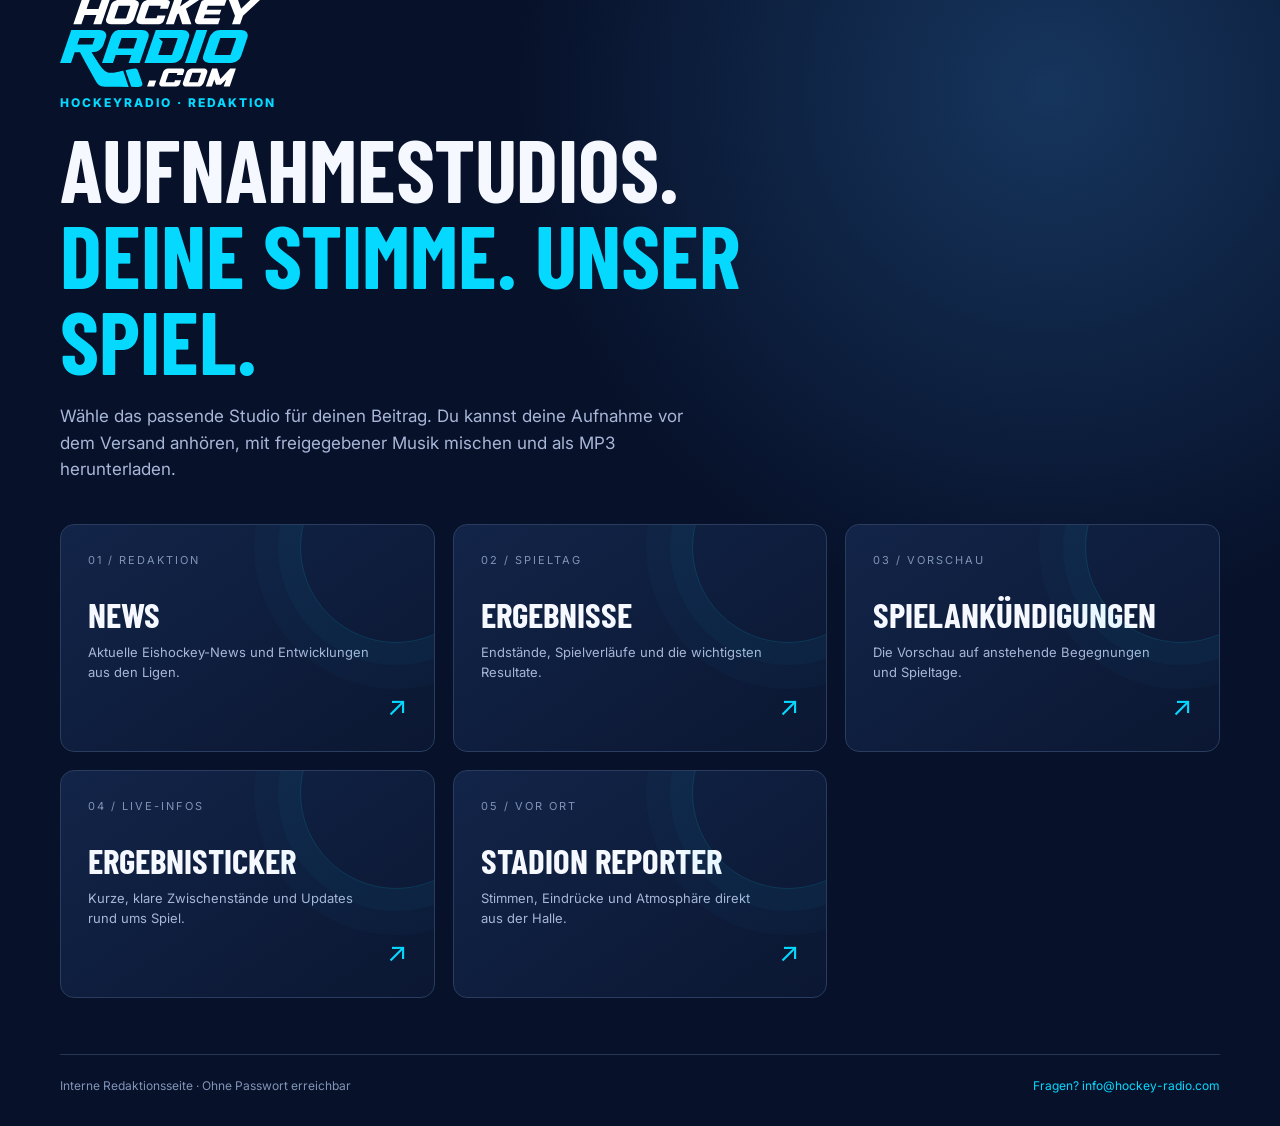
==== aufnahmestudios.html @ 51533cb0 "Add HockeyRadio recording studios" ====
<!doctype html>
<html lang="de">
<head>
  <meta charset="utf-8"><meta name="viewport" content="width=device-width, initial-scale=1">
  <meta name="robots" content="noindex,nofollow,noarchive"><meta name="theme-color" content="#07112a">
  <title>Aufnahmestudios · HockeyRadio</title><meta name="description" content="Wähle das passende HockeyRadio-Aufnahmestudio für News, Ergebnisse, Spielankündigungen, Ergebnisticker oder Stadionreportagen.">
  <link rel="icon" href="/favicon.svg" type="image/svg+xml">
  <link rel="preconnect" href="https://fonts.googleapis.com"><link rel="preconnect" href="https://fonts.gstatic.com" crossorigin>
  <link href="https://fonts.googleapis.com/css2?family=Barlow+Condensed:wght@600;700;800&family=Inter:wght@400;500;600;700;800&display=swap" rel="stylesheet">
  <style>
    :root{--bg:#07112a;--panel:#0e1c3f;--cyan:#05d9ff;--text:#f5f8ff;--muted:#a8b6d8;--line:#293c5d}*{box-sizing:border-box}body{margin:0;background:radial-gradient(ellipse at 82% 8%,#16355d 0,transparent 36%),var(--bg);color:var(--text);font:16px/1.55 Inter,system-ui,sans-serif}.wrap{width:min(100% - 48px,1160px);margin:auto}.top{height:94px;display:flex;align-items:center}.top img{width:200px;height:auto}.eyebrow{font-size:12px;letter-spacing:2px;color:var(--cyan);font-weight:800;margin:0 0 12px;text-transform:uppercase}h1,h2,h3{font-family:"Barlow Condensed",Impact,sans-serif;line-height:.98;text-transform:uppercase}h1{font-size:clamp(52px,8vw,88px);margin:0;max-width:850px}h1 span{color:var(--cyan)}.lead{max-width:640px;color:var(--muted);font-size:17px;margin:20px 0 42px}.grid{display:grid;grid-template-columns:repeat(3,1fr);gap:18px;padding-bottom:56px}.card{min-height:228px;position:relative;overflow:hidden;padding:27px;border:1px solid #2a3d5f;border-radius:14px;background:linear-gradient(145deg,#122448,#0b1732);text-decoration:none;color:inherit;display:flex;flex-direction:column;transition:transform .18s,border-color .18s,background .18s}.card:before{content:"";position:absolute;right:-58px;top:-74px;width:190px;height:190px;border:1px solid #05d9ff29;border-radius:50%;box-shadow:0 0 0 22px #05d9ff08,0 0 0 46px #05d9ff06}.card:hover{transform:translateY(-4px);border-color:#05d9ff99;background:linear-gradient(145deg,#17315a,#0c1b3b)}.number{font-size:11px;color:#7f94b8;letter-spacing:2px}.card h2{font-size:35px;margin:28px 0 10px}.card p{font-size:13px;color:var(--muted);margin:0;max-width:290px}.arrow{position:absolute;bottom:24px;right:27px;color:var(--cyan);font-size:27px}.foot{border-top:1px solid #263755;padding:22px 0 30px;color:#8294b6;font-size:12px;display:flex;justify-content:space-between;gap:18px}.foot a{color:var(--cyan);text-decoration:none}@media(max-width:850px){.grid{grid-template-columns:repeat(2,1fr)}}@media(max-width:560px){.wrap{width:min(100% - 32px,1160px)}.top{height:76px}.top img{width:162px}.lead{font-size:15px;margin:17px 0 30px}.grid{grid-template-columns:1fr;gap:12px;padding-bottom:36px}.card{min-height:190px;padding:22px}.card h2{font-size:32px;margin:20px 0 8px}.arrow{bottom:17px;right:20px}.foot{flex-direction:column;gap:7px}}
  </style>
</head>
<body>
  <header class="top wrap"><a href="/" aria-label="HockeyRadio Startseite"><img src="/logo-1.svg" alt="HockeyRadio"></a></header>
  <main class="wrap">
    <p class="eyebrow">HOCKEYRADIO · REDAKTION</p>
    <h1>Aufnahmestudios.<br><span>Deine Stimme. Unser Spiel.</span></h1>
    <p class="lead">Wähle das passende Studio für deinen Beitrag. Du kannst deine Aufnahme vor dem Versand anhören, mit freigegebener Musik mischen und als MP3 herunterladen.</p>
    <nav class="grid" aria-label="Aufnahmestudio auswählen">
      <a class="card" href="/eishockeynews?studio=news"><span class="number">01 / REDAKTION</span><h2>News</h2><p>Aktuelle Eishockey-News und Entwicklungen aus den Ligen.</p><span class="arrow" aria-hidden="true">↗</span></a>
      <a class="card" href="/eishockeynews?studio=ergebnisse"><span class="number">02 / SPIELTAG</span><h2>Ergebnisse</h2><p>Endstände, Spielverläufe und die wichtigsten Resultate.</p><span class="arrow" aria-hidden="true">↗</span></a>
      <a class="card" href="/eishockeynews?studio=spielankuendigungen"><span class="number">03 / VORSCHAU</span><h2>Spielankündigungen</h2><p>Die Vorschau auf anstehende Begegnungen und Spieltage.</p><span class="arrow" aria-hidden="true">↗</span></a>
      <a class="card" href="/eishockeynews?studio=ergebnisticker"><span class="number">04 / LIVE-INFOS</span><h2>Ergebnisticker</h2><p>Kurze, klare Zwischenstände und Updates rund ums Spiel.</p><span class="arrow" aria-hidden="true">↗</span></a>
      <a class="card" href="/eishockeynews?studio=stadionreporter"><span class="number">05 / VOR ORT</span><h2>Stadion Reporter</h2><p>Stimmen, Eindrücke und Atmosphäre direkt aus der Halle.</p><span class="arrow" aria-hidden="true">↗</span></a>
    </nav>
    <footer class="foot"><span>Interne Redaktionsseite · Ohne Passwort erreichbar</span><a href="mailto:info@hockey-radio.com">Fragen? info@hockey-radio.com</a></footer>
  </main>
</body>
</html>
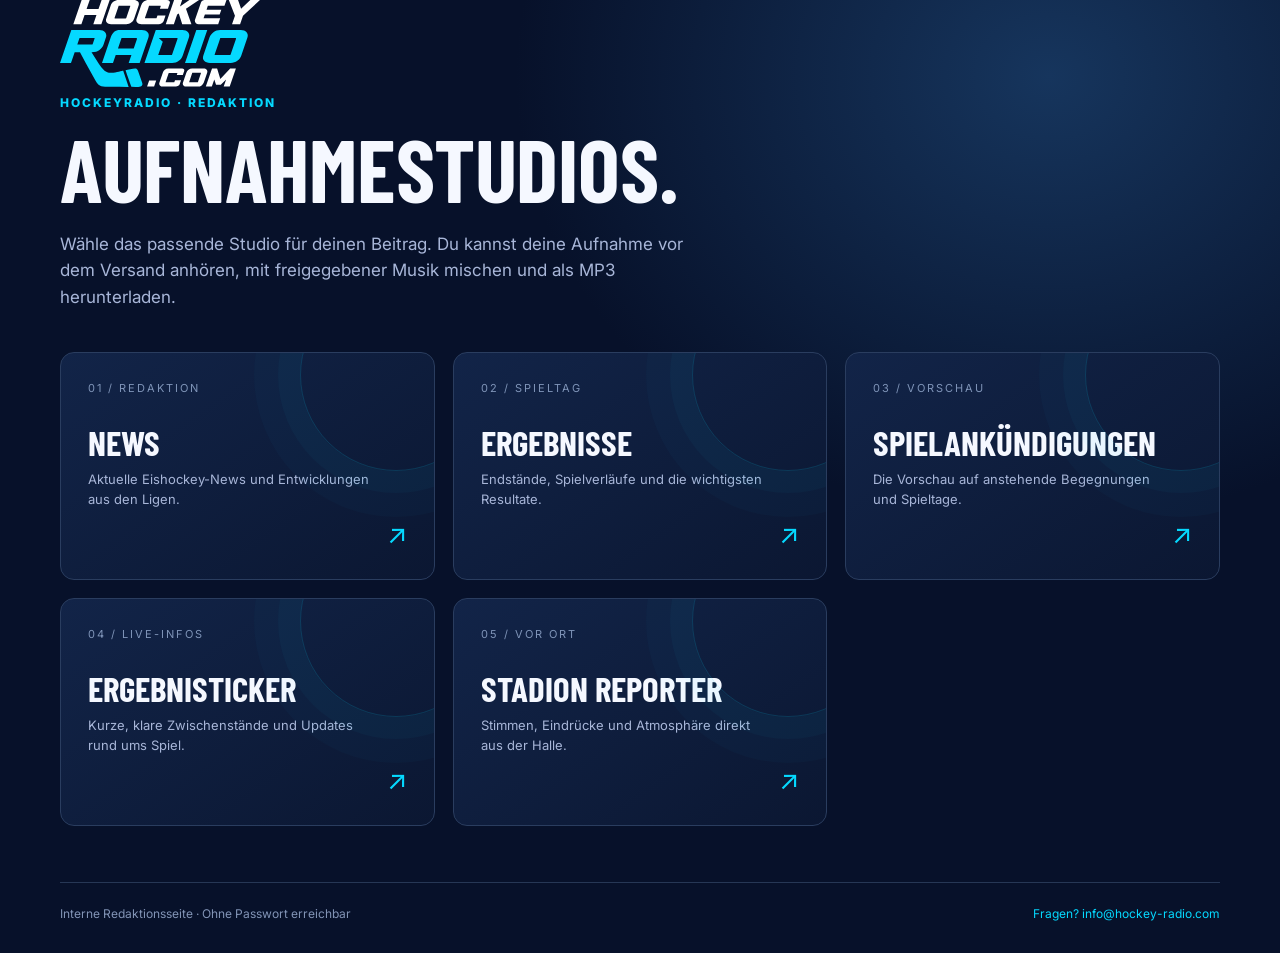
==== commit c5e3adee: "Remove studio subtitle from overview" ====
--- a/aufnahmestudios.html
+++ b/aufnahmestudios.html
@@ -15,7 +15,7 @@
   <header class="top wrap"><a href="/" aria-label="HockeyRadio Startseite"><img src="/logo-1.svg" alt="HockeyRadio"></a></header>
   <main class="wrap">
     <p class="eyebrow">HOCKEYRADIO · REDAKTION</p>
-    <h1>Aufnahmestudios.<br><span>Deine Stimme. Unser Spiel.</span></h1>
+    <h1>Aufnahmestudios.</h1>
     <p class="lead">Wähle das passende Studio für deinen Beitrag. Du kannst deine Aufnahme vor dem Versand anhören, mit freigegebener Musik mischen und als MP3 herunterladen.</p>
     <nav class="grid" aria-label="Aufnahmestudio auswählen">
       <a class="card" href="/eishockeynews?studio=news"><span class="number">01 / REDAKTION</span><h2>News</h2><p>Aktuelle Eishockey-News und Entwicklungen aus den Ligen.</p><span class="arrow" aria-hidden="true">↗</span></a>
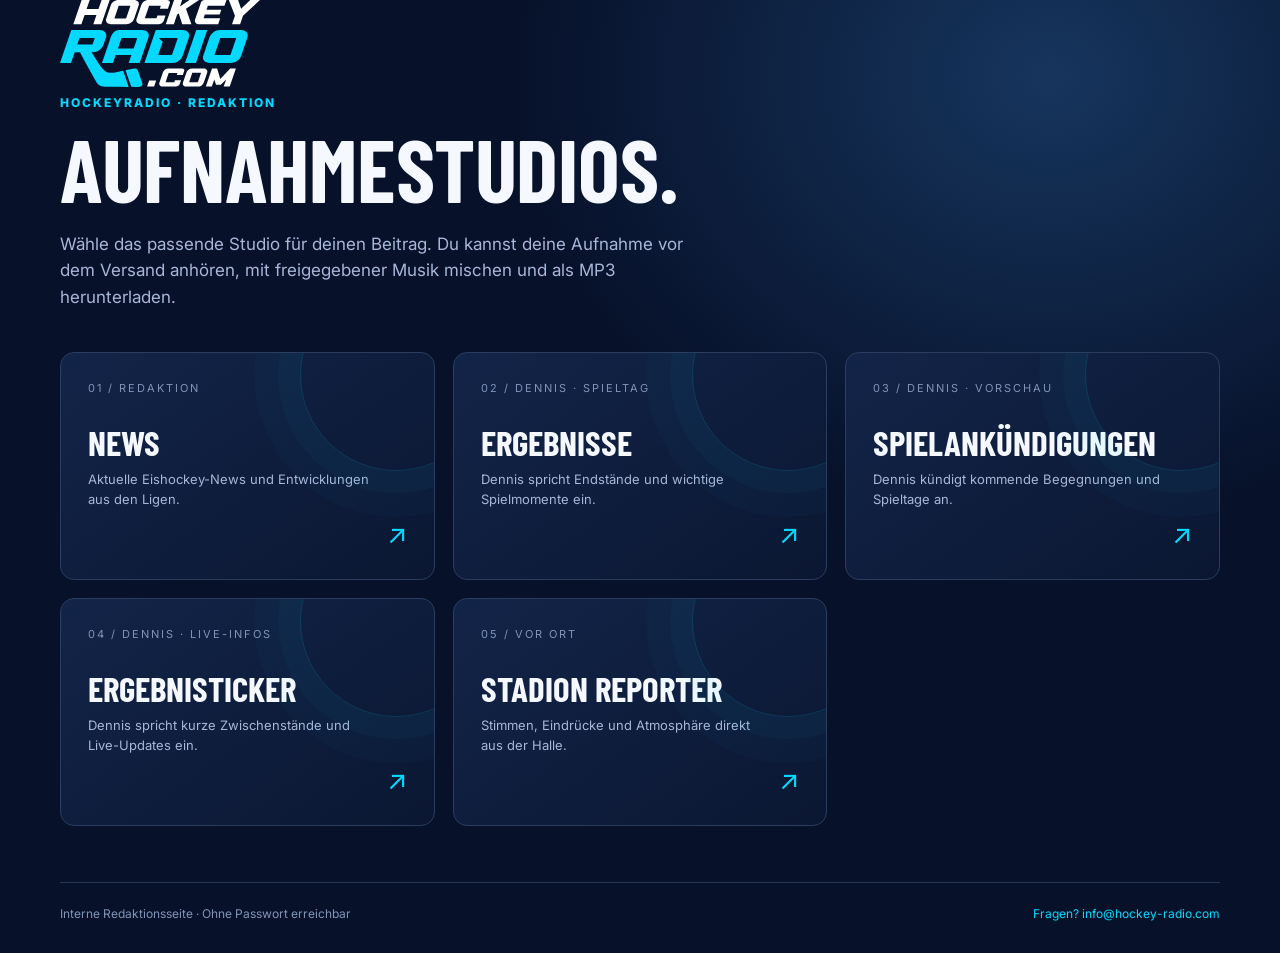
==== commit 97bb209a: "Prepare Dennis recording studios for publication" ====
--- a/aufnahmestudios.html
+++ b/aufnahmestudios.html
@@ -19,9 +19,9 @@
     <p class="lead">Wähle das passende Studio für deinen Beitrag. Du kannst deine Aufnahme vor dem Versand anhören, mit freigegebener Musik mischen und als MP3 herunterladen.</p>
     <nav class="grid" aria-label="Aufnahmestudio auswählen">
       <a class="card" href="/eishockeynews?studio=news"><span class="number">01 / REDAKTION</span><h2>News</h2><p>Aktuelle Eishockey-News und Entwicklungen aus den Ligen.</p><span class="arrow" aria-hidden="true">↗</span></a>
-      <a class="card" href="/eishockeynews?studio=ergebnisse"><span class="number">02 / SPIELTAG</span><h2>Ergebnisse</h2><p>Endstände, Spielverläufe und die wichtigsten Resultate.</p><span class="arrow" aria-hidden="true">↗</span></a>
-      <a class="card" href="/eishockeynews?studio=spielankuendigungen"><span class="number">03 / VORSCHAU</span><h2>Spielankündigungen</h2><p>Die Vorschau auf anstehende Begegnungen und Spieltage.</p><span class="arrow" aria-hidden="true">↗</span></a>
-      <a class="card" href="/eishockeynews?studio=ergebnisticker"><span class="number">04 / LIVE-INFOS</span><h2>Ergebnisticker</h2><p>Kurze, klare Zwischenstände und Updates rund ums Spiel.</p><span class="arrow" aria-hidden="true">↗</span></a>
+      <a class="card" href="/eishockeynews?studio=ergebnisse"><span class="number">02 / DENNIS · SPIELTAG</span><h2>Ergebnisse</h2><p>Dennis spricht Endstände und wichtige Spielmomente ein.</p><span class="arrow" aria-hidden="true">↗</span></a>
+      <a class="card" href="/eishockeynews?studio=spielankuendigungen"><span class="number">03 / DENNIS · VORSCHAU</span><h2>Spielankündigungen</h2><p>Dennis kündigt kommende Begegnungen und Spieltage an.</p><span class="arrow" aria-hidden="true">↗</span></a>
+      <a class="card" href="/eishockeynews?studio=ergebnisticker"><span class="number">04 / DENNIS · LIVE-INFOS</span><h2>Ergebnisticker</h2><p>Dennis spricht kurze Zwischenstände und Live-Updates ein.</p><span class="arrow" aria-hidden="true">↗</span></a>
       <a class="card" href="/eishockeynews?studio=stadionreporter"><span class="number">05 / VOR ORT</span><h2>Stadion Reporter</h2><p>Stimmen, Eindrücke und Atmosphäre direkt aus der Halle.</p><span class="arrow" aria-hidden="true">↗</span></a>
     </nav>
     <footer class="foot"><span>Interne Redaktionsseite · Ohne Passwort erreichbar</span><a href="mailto:info@hockey-radio.com">Fragen? info@hockey-radio.com</a></footer>
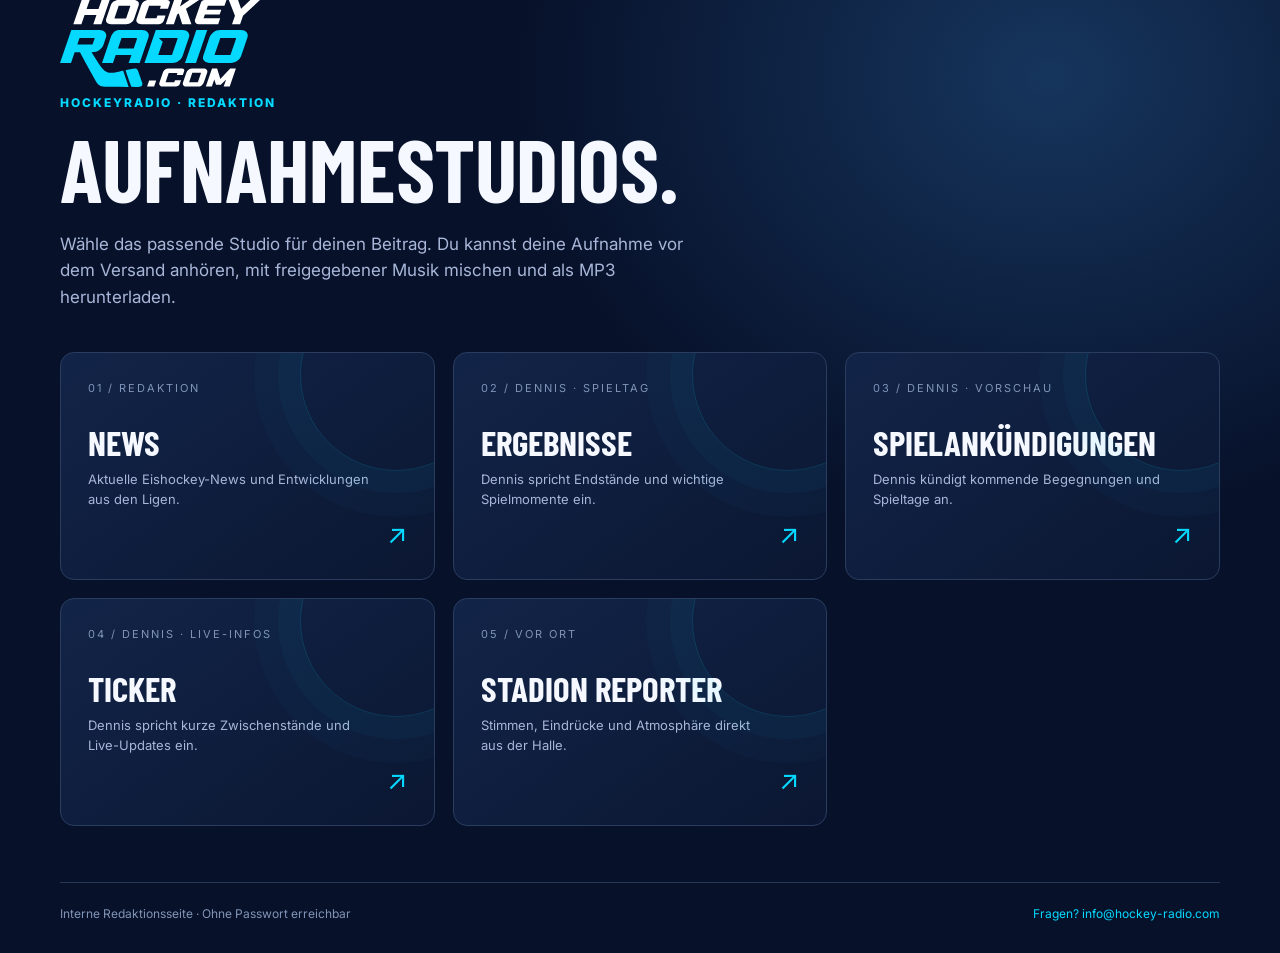
==== commit 19875cb2: "Rename results ticker studio to Ticker" ====
--- a/aufnahmestudios.html
+++ b/aufnahmestudios.html
@@ -3,7 +3,7 @@
 <head>
   <meta charset="utf-8"><meta name="viewport" content="width=device-width, initial-scale=1">
   <meta name="robots" content="noindex,nofollow,noarchive"><meta name="theme-color" content="#07112a">
-  <title>Aufnahmestudios · HockeyRadio</title><meta name="description" content="Wähle das passende HockeyRadio-Aufnahmestudio für News, Ergebnisse, Spielankündigungen, Ergebnisticker oder Stadionreportagen.">
+  <title>Aufnahmestudios · HockeyRadio</title><meta name="description" content="Wähle das passende HockeyRadio-Aufnahmestudio für News, Ergebnisse, Spielankündigungen, Ticker oder Stadionreportagen.">
   <link rel="icon" href="/favicon.svg" type="image/svg+xml">
   <link rel="preconnect" href="https://fonts.googleapis.com"><link rel="preconnect" href="https://fonts.gstatic.com" crossorigin>
   <link href="https://fonts.googleapis.com/css2?family=Barlow+Condensed:wght@600;700;800&family=Inter:wght@400;500;600;700;800&display=swap" rel="stylesheet">
@@ -21,7 +21,7 @@
       <a class="card" href="/eishockeynews?studio=news"><span class="number">01 / REDAKTION</span><h2>News</h2><p>Aktuelle Eishockey-News und Entwicklungen aus den Ligen.</p><span class="arrow" aria-hidden="true">↗</span></a>
       <a class="card" href="/eishockeynews?studio=ergebnisse"><span class="number">02 / DENNIS · SPIELTAG</span><h2>Ergebnisse</h2><p>Dennis spricht Endstände und wichtige Spielmomente ein.</p><span class="arrow" aria-hidden="true">↗</span></a>
       <a class="card" href="/eishockeynews?studio=spielankuendigungen"><span class="number">03 / DENNIS · VORSCHAU</span><h2>Spielankündigungen</h2><p>Dennis kündigt kommende Begegnungen und Spieltage an.</p><span class="arrow" aria-hidden="true">↗</span></a>
-      <a class="card" href="/eishockeynews?studio=ergebnisticker"><span class="number">04 / DENNIS · LIVE-INFOS</span><h2>Ergebnisticker</h2><p>Dennis spricht kurze Zwischenstände und Live-Updates ein.</p><span class="arrow" aria-hidden="true">↗</span></a>
+      <a class="card" href="/eishockeynews?studio=ergebnisticker"><span class="number">04 / DENNIS · LIVE-INFOS</span><h2>Ticker</h2><p>Dennis spricht kurze Zwischenstände und Live-Updates ein.</p><span class="arrow" aria-hidden="true">↗</span></a>
       <a class="card" href="/eishockeynews?studio=stadionreporter"><span class="number">05 / VOR ORT</span><h2>Stadion Reporter</h2><p>Stimmen, Eindrücke und Atmosphäre direkt aus der Halle.</p><span class="arrow" aria-hidden="true">↗</span></a>
     </nav>
     <footer class="foot"><span>Interne Redaktionsseite · Ohne Passwort erreichbar</span><a href="mailto:info@hockey-radio.com">Fragen? info@hockey-radio.com</a></footer>
